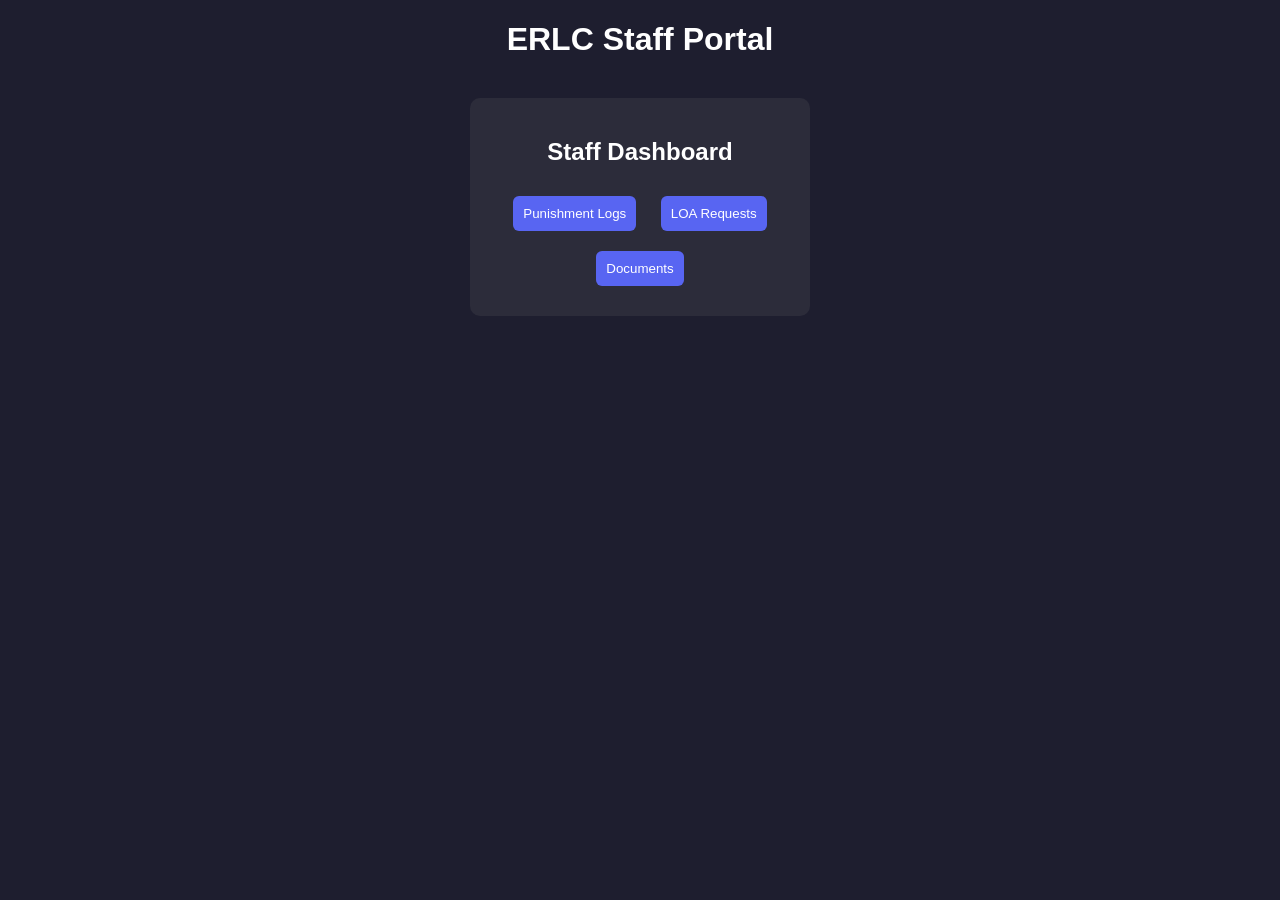
==== index.html @ f3eed661 "Add files via upload" ====
<!DOCTYPE html>
<html>

<head>
<title>ERLC Staff Portal</title>
<link rel="stylesheet" href="style.css">
</head>

<body>

<h1>ERLC Staff Portal</h1>

<div class="card">
<h2>Staff Dashboard</h2>

<button onclick="location.href='logs.html'">Punishment Logs</button>
<button onclick="location.href='loa.html'">LOA Requests</button>
<button onclick="location.href='docs.html'">Documents</button>

</div>

</body>
</html>
---- style.css ----
body{
font-family: Arial;
background:#1e1e2f;
color:white;
text-align:center;
}

.card{
background:#2c2c3a;
padding:20px;
margin:40px auto;
width:300px;
border-radius:10px;
}

button{
padding:10px;
margin:10px;
border:none;
background:#5865F2;
color:white;
border-radius:6px;
cursor:pointer;
}
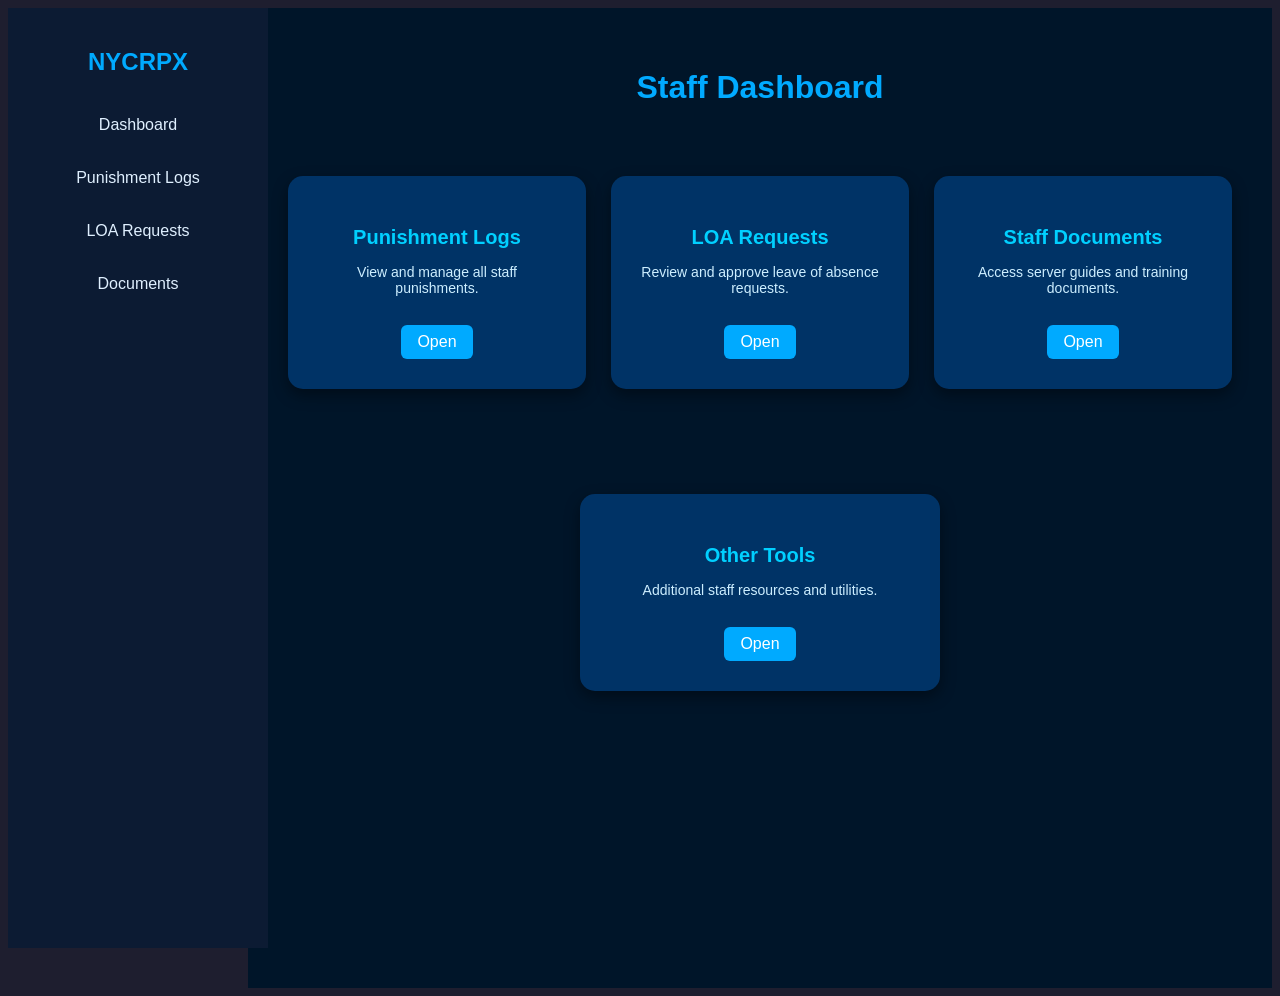
==== commit 910f6923: "Add files via upload" ====
--- a/index.html
+++ b/index.html
@@ -2,22 +2,170 @@
 <html>
 
 <head>
-<title>ERLC Staff Portal</title>
-<link rel="stylesheet" href="style.css">
+  <title>NYCRPX Staff Dashboard</title>
+  <link rel="stylesheet" href="style.css">
+  <style>
+    /* Sidebar */
+    .sidebar {
+      position: fixed;
+      width: 220px;
+      height: 100%;
+      background: #0c1b33;
+      padding: 20px;
+    }
+
+    .sidebar h2 {
+      color: #00aaff;
+      margin-bottom: 30px;
+      font-family: 'Segoe UI', sans-serif;
+      font-size: 24px;
+    }
+
+    .sidebar a {
+      display: block;
+      color: #e0f0ff;
+      text-decoration: none;
+      margin: 15px 0;
+      padding: 10px 12px;
+      border-radius: 8px;
+      font-weight: 500;
+      transition: all 0.2s;
+    }
+
+    .sidebar a:hover {
+      background: #005f99;
+      color: #ffffff;
+    }
+
+    /* Main content */
+    .main {
+      margin-left: 240px;
+      padding: 40px;
+      background: #001529;
+      min-height: 100vh;
+      color: #e0f0ff;
+      font-family: 'Segoe UI', sans-serif;
+    }
+
+    h1 {
+      font-size: 32px;
+      color: #00aaff;
+      margin-bottom: 30px;
+    }
+
+    /* Dashboard cards */
+    .dashboard {
+      display: flex;
+      gap: 25px;
+      flex-wrap: wrap;
+    }
+
+    .card {
+      background: #003366;
+      flex: 1 1 200px;
+      min-width: 200px;
+      max-width: 300px;
+      padding: 30px;
+      border-radius: 15px;
+      box-shadow: 0 6px 15px rgba(0, 0, 0, 0.4);
+      text-align: center;
+      transition: all 0.3s;
+      cursor: pointer;
+    }
+
+    .card:hover {
+      transform: translateY(-5px);
+      background: #005f99;
+    }
+
+    .card h3 {
+      color: #00d0ff;
+      margin-bottom: 15px;
+      font-size: 20px;
+    }
+
+    .card p {
+      color: #cceeff;
+      font-size: 14px;
+    }
+
+    .card a {
+      display: inline-block;
+      margin-top: 15px;
+      padding: 8px 16px;
+      background: #00aaff;
+      color: white;
+      border-radius: 6px;
+      text-decoration: none;
+      font-weight: 500;
+    }
+
+    .card a:hover {
+      background: #0080cc;
+    }
+
+    /* Responsive */
+    @media (max-width: 768px) {
+      .sidebar {
+        width: 100%;
+        height: auto;
+        position: relative;
+      }
+
+      .main {
+        margin-left: 0;
+        padding: 20px;
+      }
+
+      .dashboard {
+        flex-direction: column;
+      }
+    }
+  </style>
 </head>
 
 <body>
 
-<h1>ERLC Staff Portal</h1>
+  <!-- Sidebar -->
+  <div class="sidebar">
+    <h2>NYCRPX</h2>
+    <a href="index.html">Dashboard</a>
+    <a href="logs.html">Punishment Logs</a>
+    <a href="loa.html">LOA Requests</a>
+    <a href="docs.html">Documents</a>
+  </div>
 
-<div class="card">
-<h2>Staff Dashboard</h2>
+  <!-- Main Content -->
+  <div class="main">
+    <h1>Staff Dashboard</h1>
 
-<button onclick="location.href='logs.html'">Punishment Logs</button>
-<button onclick="location.href='loa.html'">LOA Requests</button>
-<button onclick="location.href='docs.html'">Documents</button>
+    <div class="dashboard">
+      <div class="card">
+        <h3>Punishment Logs</h3>
+        <p>View and manage all staff punishments.</p>
+        <a href="logs.html">Open</a>
+      </div>
 
-</div>
+      <div class="card">
+        <h3>LOA Requests</h3>
+        <p>Review and approve leave of absence requests.</p>
+        <a href="loa.html">Open</a>
+      </div>
+
+      <div class="card">
+        <h3>Staff Documents</h3>
+        <p>Access server guides and training documents.</p>
+        <a href="docs.html">Open</a>
+      </div>
+
+      <div class="card">
+        <h3>Other Tools</h3>
+        <p>Additional staff resources and utilities.</p>
+        <a href="#">Open</a>
+      </div>
+    </div>
+
+  </div>
 
 </body>
 </html>
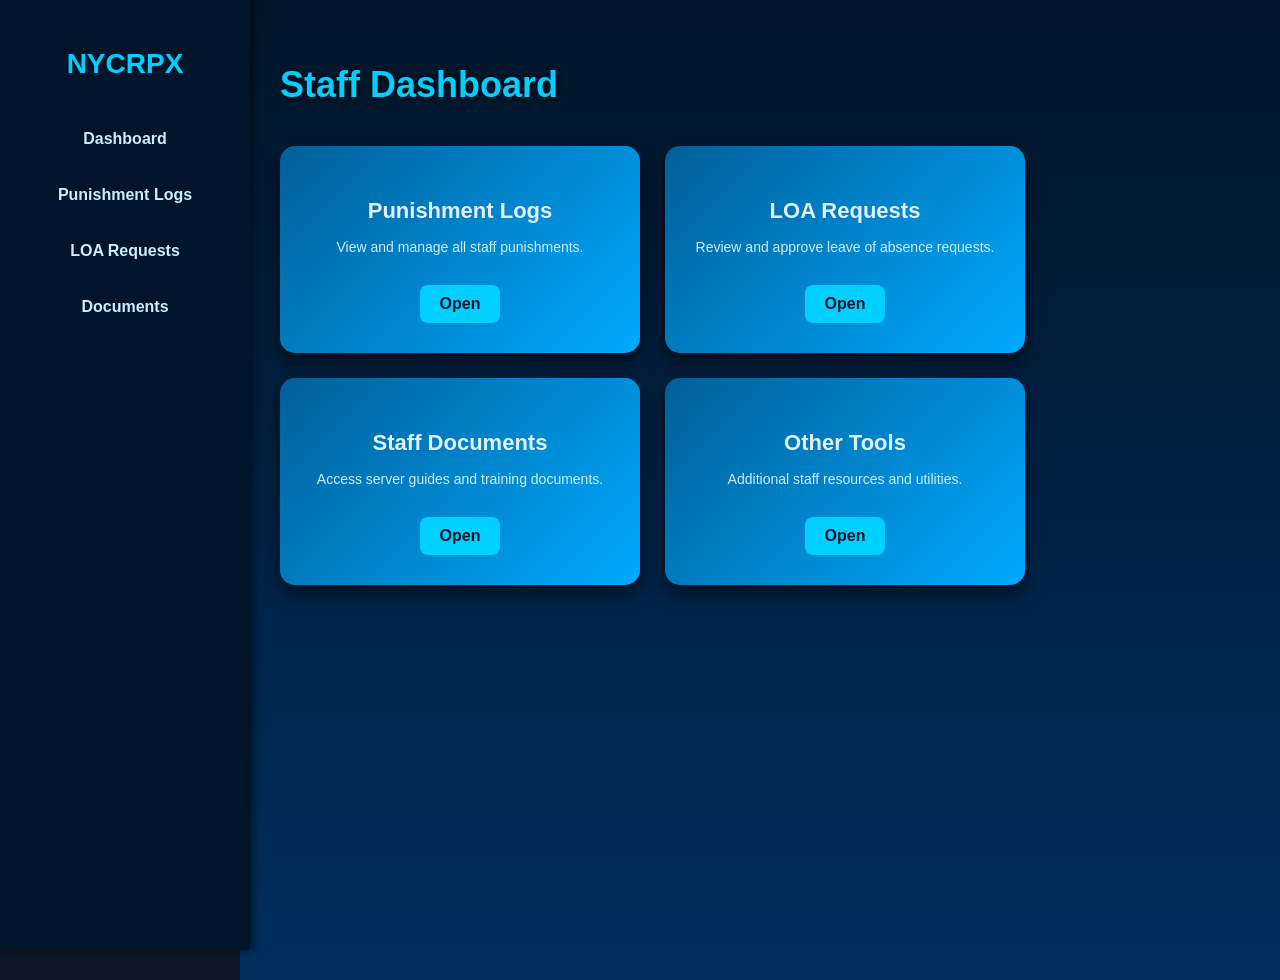
==== commit 9ac0cc02: "Add files via upload" ====
--- a/index.html
+++ b/index.html
@@ -10,98 +10,107 @@
       position: fixed;
       width: 220px;
       height: 100%;
-      background: #0c1b33;
-      padding: 20px;
+      background: #001529;
+      padding: 25px 15px;
+      box-shadow: 2px 0 10px rgba(0,0,0,0.6);
     }
 
     .sidebar h2 {
-      color: #00aaff;
-      margin-bottom: 30px;
+      color: #00d0ff;
+      font-size: 28px;
+      margin-bottom: 40px;
       font-family: 'Segoe UI', sans-serif;
-      font-size: 24px;
+      text-align: center;
     }
 
     .sidebar a {
       display: block;
-      color: #e0f0ff;
+      color: #cceeff;
       text-decoration: none;
-      margin: 15px 0;
-      padding: 10px 12px;
+      margin: 18px 0;
+      padding: 10px 15px;
       border-radius: 8px;
-      font-weight: 500;
-      transition: all 0.2s;
+      font-weight: 600;
+      transition: 0.3s;
+      text-align: center;
     }
 
     .sidebar a:hover {
-      background: #005f99;
-      color: #ffffff;
+      background: #00aaff;
+      color: #fff;
+      transform: scale(1.05);
     }
 
     /* Main content */
     .main {
       margin-left: 240px;
       padding: 40px;
-      background: #001529;
       min-height: 100vh;
+      background: linear-gradient(to bottom, #001529, #002f5e);
+      font-family: 'Segoe UI', sans-serif;
       color: #e0f0ff;
-      font-family: 'Segoe UI', sans-serif;
     }
 
     h1 {
-      font-size: 32px;
-      color: #00aaff;
-      margin-bottom: 30px;
+      font-size: 36px;
+      color: #00d0ff;
+      margin-bottom: 40px;
+      text-shadow: 1px 1px 5px #000;
     }
 
     /* Dashboard cards */
     .dashboard {
       display: flex;
+      flex-wrap: wrap;
       gap: 25px;
-      flex-wrap: wrap;
+      justify-content: flex-start;
     }
 
     .card {
-      background: #003366;
-      flex: 1 1 200px;
-      min-width: 200px;
+      background: linear-gradient(135deg, #005f99, #00aaff);
+      flex: 1 1 250px;
+      min-width: 220px;
       max-width: 300px;
       padding: 30px;
       border-radius: 15px;
-      box-shadow: 0 6px 15px rgba(0, 0, 0, 0.4);
+      box-shadow: 0 8px 20px rgba(0, 0, 0, 0.6);
       text-align: center;
-      transition: all 0.3s;
+      transition: all 0.4s ease;
       cursor: pointer;
+      color: #fff;
     }
 
     .card:hover {
-      transform: translateY(-5px);
-      background: #005f99;
+      transform: translateY(-8px) scale(1.05);
+      box-shadow: 0 12px 25px rgba(0, 0, 0, 0.8);
     }
 
     .card h3 {
-      color: #00d0ff;
       margin-bottom: 15px;
-      font-size: 20px;
+      font-size: 22px;
+      color: #e0f0ff;
     }
 
     .card p {
+      font-size: 14px;
+      margin-bottom: 20px;
       color: #cceeff;
-      font-size: 14px;
     }
 
     .card a {
       display: inline-block;
-      margin-top: 15px;
-      padding: 8px 16px;
-      background: #00aaff;
-      color: white;
-      border-radius: 6px;
+      padding: 10px 20px;
+      border-radius: 8px;
+      background: #00d0ff;
+      color: #001529;
       text-decoration: none;
-      font-weight: 500;
+      font-weight: 700;
+      transition: 0.3s;
     }
 
     .card a:hover {
       background: #0080cc;
+      color: #fff;
     }
 
     /* Responsive */
@@ -119,6 +128,7 @@
 
       .dashboard {
         flex-direction: column;
+        align-items: center;
       }
     }
   </style>
--- a/style.css
+++ b/style.css
@@ -1,24 +1,53 @@
 body{
-font-family: Arial;
-background:#1e1e2f;
+margin:0;
+font-family:Arial;
+background:#0f172a;
 color:white;
-text-align:center;
+}
+
+.sidebar{
+position:fixed;
+width:220px;
+height:100%;
+background:#020617;
+padding:20px;
+}
+
+.sidebar h2{
+color:#38bdf8;
+}
+
+.sidebar a{
+display:block;
+color:white;
+text-decoration:none;
+margin:15px 0;
+}
+
+.sidebar a:hover{
+color:#38bdf8;
+}
+
+.main{
+margin-left:240px;
+padding:40px;
+}
+
+.cards{
+display:flex;
+gap:20px;
 }
 
 .card{
-background:#2c2c3a;
+background:#1e293b;
 padding:20px;
-margin:40px auto;
-width:300px;
 border-radius:10px;
+width:200px;
 }
 
-button{
-padding:10px;
-margin:10px;
-border:none;
-background:#5865F2;
-color:white;
-border-radius:6px;
-cursor:pointer;
+.card a{
+display:inline-block;
+margin-top:10px;
+color:#38bdf8;
+text-decoration:none;
 }
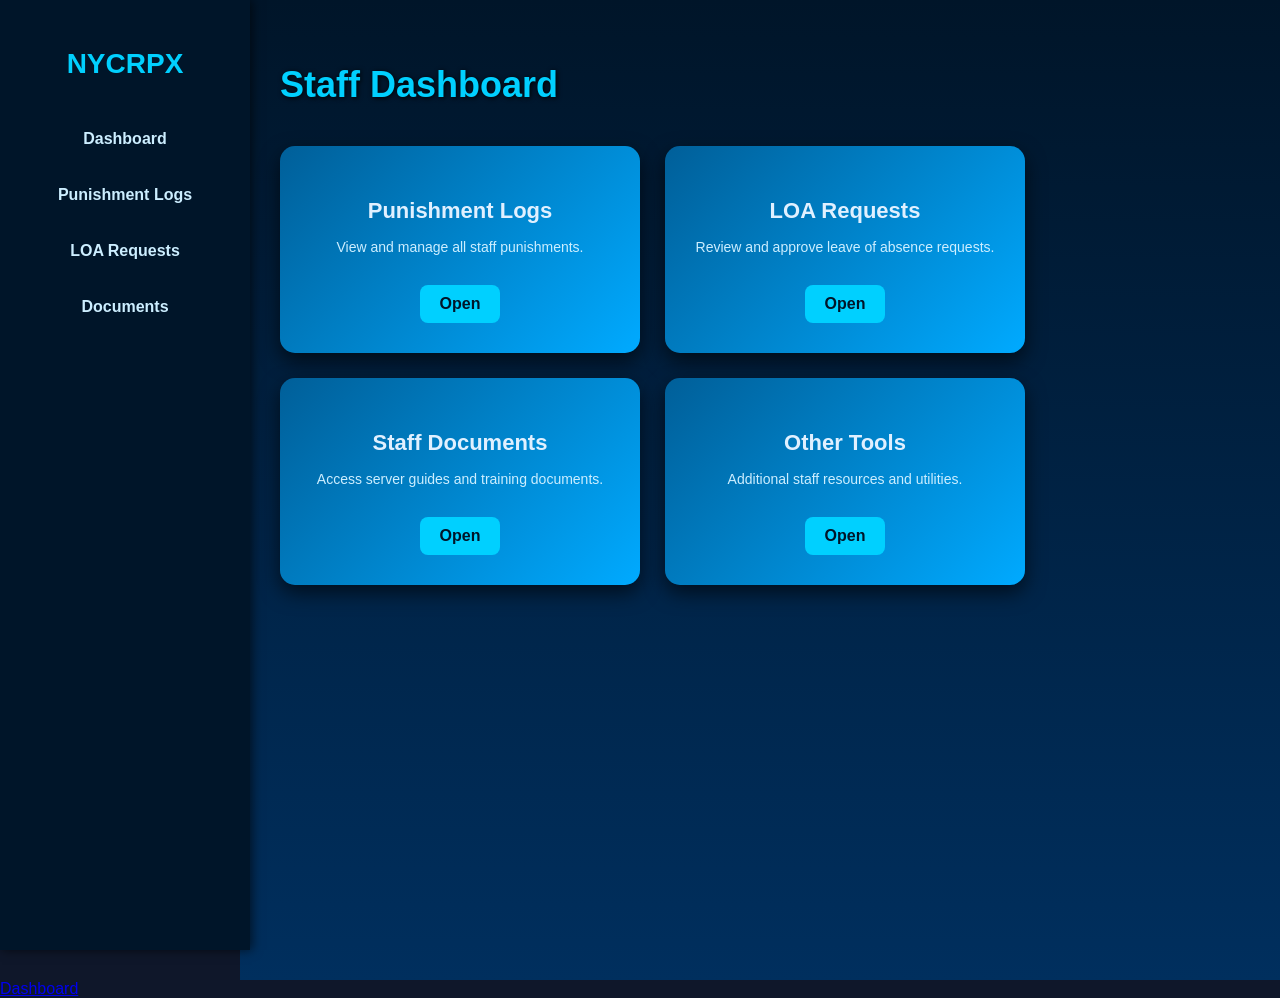
==== commit cc3773cc: "Add files via upload" ====
--- a/index.html
+++ b/index.html
@@ -178,4 +178,7 @@
   </div>
 
 </body>
+<div class="navBar">
+<a href="index.html">Dashboard</a>
+</div>
 </html>
